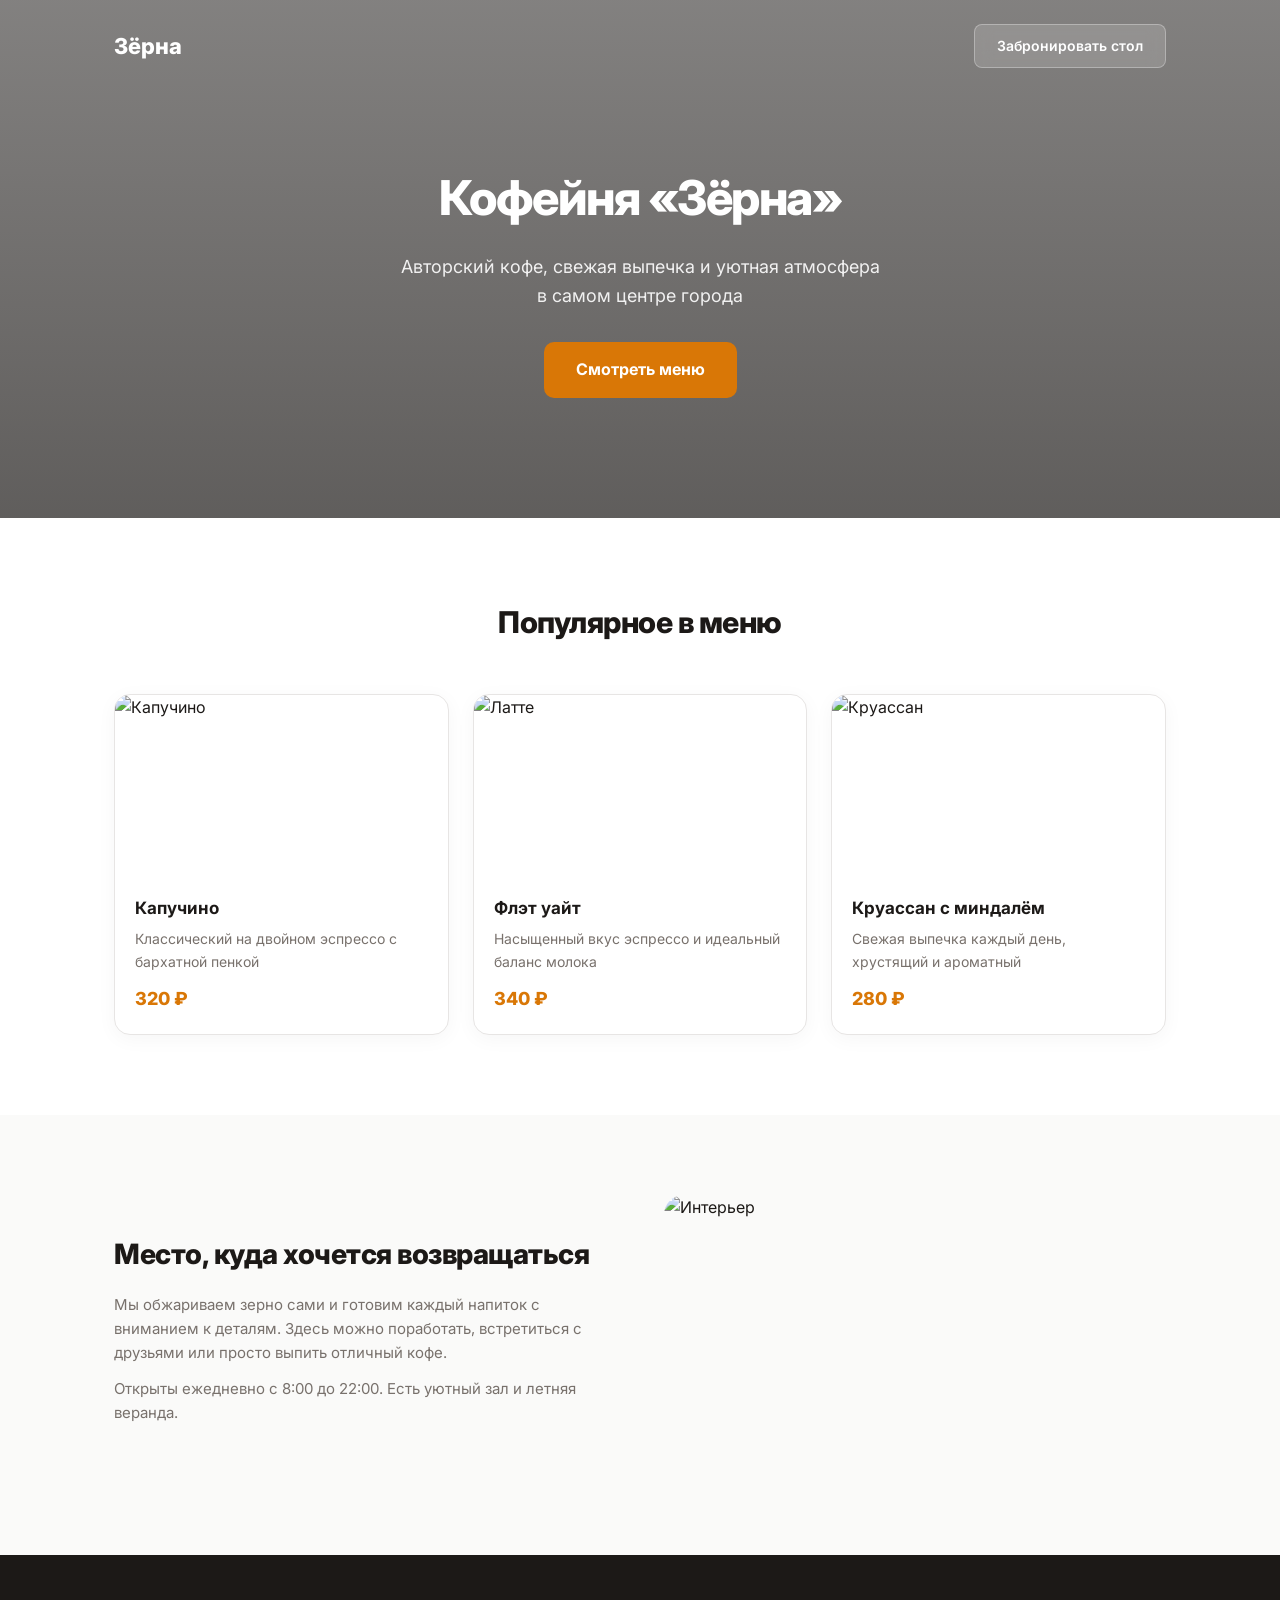
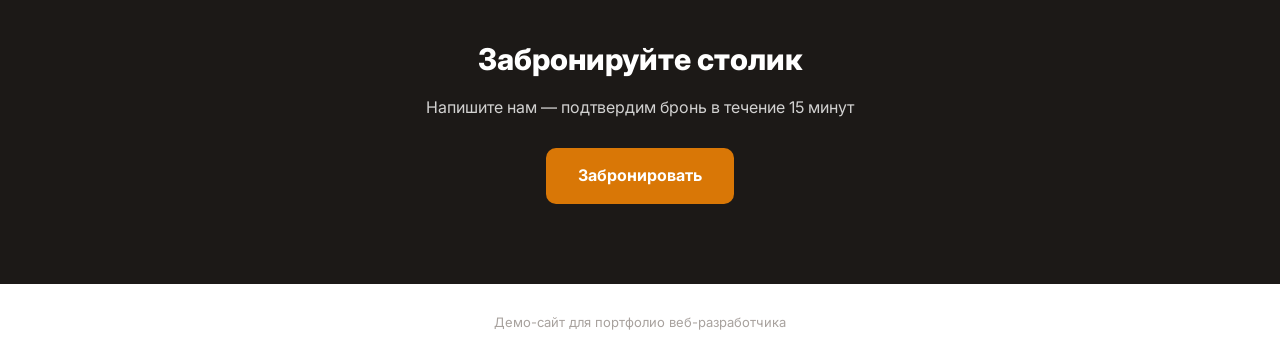
==== projects/cafe.html @ b7c658b7 "Add files via upload" ====
<!DOCTYPE html>
<html lang="ru">
<head>
  <meta charset="UTF-8">
  <meta name="viewport" content="width=device-width, initial-scale=1.0">
  <title>Кофейня «Зёрна» — Демо</title>
  <link href="https://fonts.googleapis.com/css2?family=Inter:wght@400;500;600;700;800&display=swap" rel="stylesheet">
  <style>
    * { box-sizing: border-box; margin: 0; padding: 0; }
    body { font-family: 'Inter', sans-serif; color: #1c1917; line-height: 1.6; }
    .container { max-width: 1100px; margin: 0 auto; padding: 0 24px; }
    a { text-decoration: none; color: inherit; }
    
    header {
      position: absolute; top: 0; left: 0; right: 0; z-index: 20;
      padding: 24px 0;
    }
    header .container { display: flex; justify-content: space-between; align-items: center; }
    .logo { font-weight: 800; font-size: 22px; color: #fff; }
    .btn-header {
      background: rgba(255,255,255,0.15); color: #fff; border: 1px solid rgba(255,255,255,0.3);
      padding: 10px 22px; border-radius: 8px; font-weight: 600; font-size: 14px; backdrop-filter: blur(8px);
    }
    
    .hero {
      background: linear-gradient(rgba(28,25,23,0.55), rgba(28,25,23,0.7)),
                  url('https://images.unsplash.com/photo-1517248135467-4c7edcad34c4?w=1400&q=80') center/cover;
      color: #fff;
      padding: 160px 0 120px;
      text-align: center;
    }
    .hero h1 { font-size: 48px; font-weight: 800; letter-spacing: -1.5px; margin-bottom: 16px; }
    .hero p { font-size: 18px; opacity: 0.9; max-width: 480px; margin: 0 auto 32px; }
    .btn {
      display: inline-flex; background: #d97706; color: #fff;
      padding: 15px 32px; border-radius: 10px; font-weight: 700; font-size: 16px;
      transition: 0.2s;
    }
    .btn:hover { background: #b45309; }
    
    .section { padding: 80px 0; }
    .section-title { text-align: center; font-size: 30px; font-weight: 800; letter-spacing: -0.5px; margin-bottom: 48px; }
    
    .menu-grid { display: grid; grid-template-columns: repeat(3, 1fr); gap: 24px; }
    .menu-card {
      background: #fff; border-radius: 16px; overflow: hidden;
      border: 1px solid #e7e5e4; box-shadow: 0 4px 20px rgba(0,0,0,0.04); transition: 0.25s;
    }
    .menu-card:hover { transform: translateY(-4px); box-shadow: 0 16px 40px rgba(0,0,0,0.1); }
    .menu-img { height: 180px; overflow: hidden; }
    .menu-img img { width: 100%; height: 100%; object-fit: cover; }
    .menu-body { padding: 20px; }
    .menu-body h3 { font-size: 17px; font-weight: 700; margin-bottom: 6px; }
    .menu-body p { font-size: 14px; color: #78716c; margin-bottom: 12px; }
    .menu-price { font-weight: 800; font-size: 18px; color: #d97706; }
    
    .about-section { background: #fafaf9; }
    .about-grid { display: grid; grid-template-columns: 1fr 1fr; gap: 48px; align-items: center; }
    .about-grid h2 { font-size: 28px; font-weight: 800; margin-bottom: 16px; letter-spacing: -0.5px; }
    .about-grid p { color: #78716c; margin-bottom: 12px; font-size: 15px; }
    
    .cta {
      background: #1c1917; color: #fff; padding: 80px 0; text-align: center;
    }
    .cta h2 { font-size: 30px; font-weight: 800; margin-bottom: 12px; }
    .cta p { opacity: 0.8; margin-bottom: 28px; }
    
    footer { padding: 28px 0; text-align: center; color: #a8a29e; font-size: 13px; }
    
    @media (max-width: 768px) {
      .menu-grid, .about-grid { grid-template-columns: 1fr; }
      .hero h1 { font-size: 32px; }
    }
  </style>
</head>
<body>
  <header>
    <div class="container">
      <div class="logo">Зёрна</div>
      <a href="#book" class="btn-header">Забронировать стол</a>
    </div>
  </header>

  <section class="hero">
    <div class="container">
      <h1>Кофейня «Зёрна»</h1>
      <p>Авторский кофе, свежая выпечка и уютная атмосфера в самом центре города</p>
      <a href="#menu" class="btn">Смотреть меню</a>
    </div>
  </section>

  <section class="section" id="menu">
    <div class="container">
      <h2 class="section-title">Популярное в меню</h2>
      <div class="menu-grid">
        <div class="menu-card">
          <div class="menu-img">
            <img src="https://images.unsplash.com/photo-1495474472287-4d71bcdd2085?w=500&q=80" alt="Капучино">
          </div>
          <div class="menu-body">
            <h3>Капучино</h3>
            <p>Классический на двойном эспрессо с бархатной пенкой</p>
            <div class="menu-price">320 ₽</div>
          </div>
        </div>
        <div class="menu-card">
          <div class="menu-img">
            <img src="https://images.unsplash.com/photo-1509042239860-f550ce710b93?w=500&q=80" alt="Латте">
          </div>
          <div class="menu-body">
            <h3>Флэт уайт</h3>
            <p>Насыщенный вкус эспрессо и идеальный баланс молока</p>
            <div class="menu-price">340 ₽</div>
          </div>
        </div>
        <div class="menu-card">
          <div class="menu-img">
            <img src="https://images.unsplash.com/photo-1555507036-ab1f4038808a?w=500&q=80" alt="Круассан">
          </div>
          <div class="menu-body">
            <h3>Круассан с миндалём</h3>
            <p>Свежая выпечка каждый день, хрустящий и ароматный</p>
            <div class="menu-price">280 ₽</div>
          </div>
        </div>
      </div>
    </div>
  </section>

  <section class="section about-section">
    <div class="container">
      <div class="about-grid">
        <div>
          <h2>Место, куда хочется возвращаться</h2>
          <p>Мы обжариваем зерно сами и готовим каждый напиток с вниманием к деталям. Здесь можно поработать, встретиться с друзьями или просто выпить отличный кофе.</p>
          <p>Открыты ежедневно с 8:00 до 22:00. Есть уютный зал и летняя веранда.</p>
        </div>
        <div style="height:280px; border-radius:20px; overflow:hidden;">
          <img src="https://images.unsplash.com/photo-1493857671505-72967e2e2760?w=700&q=80" alt="Интерьер" style="width:100%;height:100%;object-fit:cover;">
        </div>
      </div>
    </div>
  </section>

  <section class="cta" id="book">
    <div class="container">
      <h2>Забронируйте столик</h2>
      <p>Напишите нам — подтвердим бронь в течение 15 минут</p>
      <a href="#" class="btn" onclick="alert('Демо. Здесь будет форма бронирования.'); return false;">Забронировать</a>
    </div>
  </section>

  <footer>
    <div class="container">Демо-сайт для портфолио веб-разработчика</div>
  </footer>
</body>
</html>
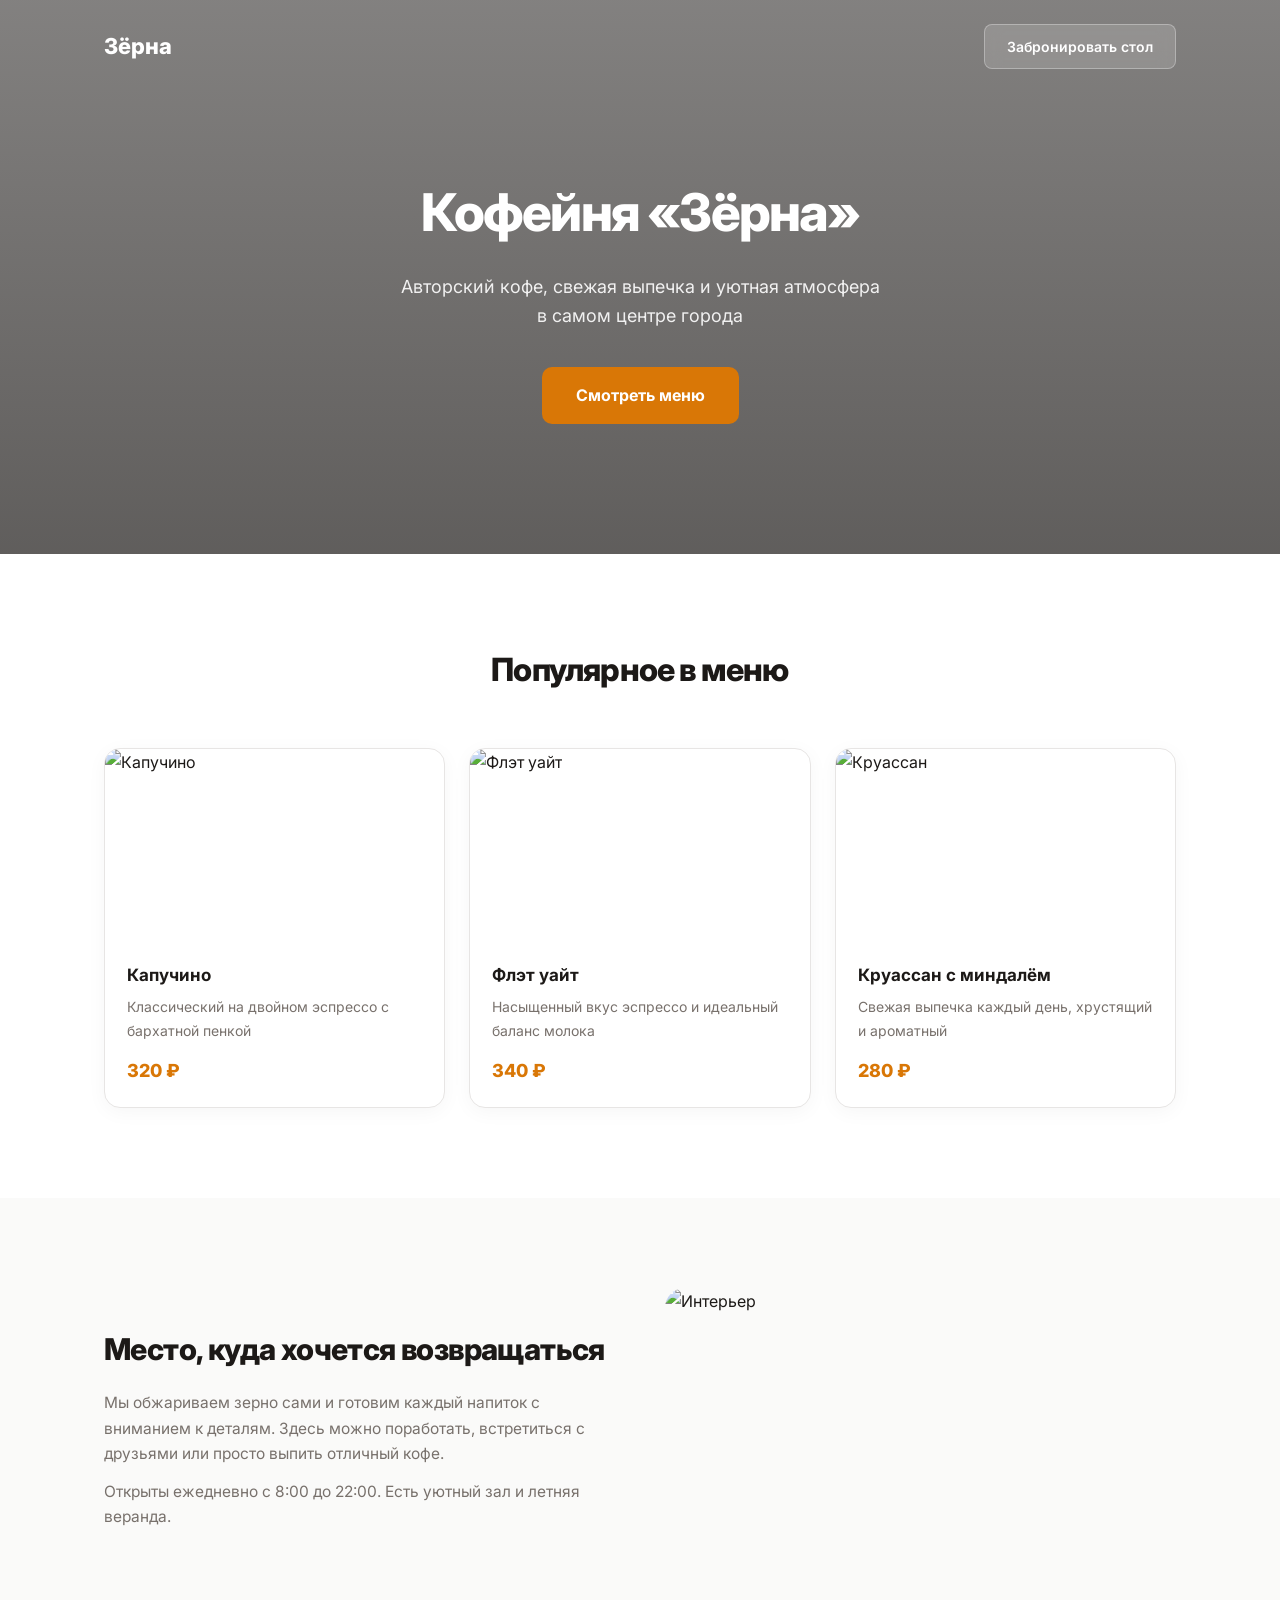
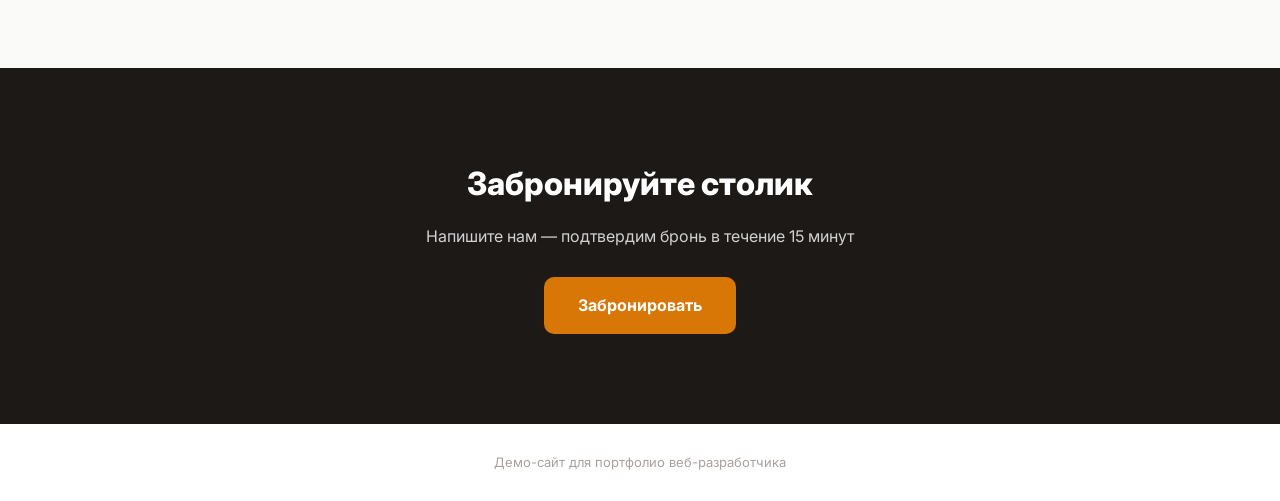
==== commit 7a5713b6: "Add files via upload" ====
--- a/projects/cafe.html
+++ b/projects/cafe.html
@@ -1,157 +1,42 @@
 <!DOCTYPE html>
 <html lang="ru">
 <head>
-  <meta charset="UTF-8">
-  <meta name="viewport" content="width=device-width, initial-scale=1.0">
-  <title>Кофейня «Зёрна» — Демо</title>
-  <link href="https://fonts.googleapis.com/css2?family=Inter:wght@400;500;600;700;800&display=swap" rel="stylesheet">
-  <style>
-    * { box-sizing: border-box; margin: 0; padding: 0; }
-    body { font-family: 'Inter', sans-serif; color: #1c1917; line-height: 1.6; }
-    .container { max-width: 1100px; margin: 0 auto; padding: 0 24px; }
-    a { text-decoration: none; color: inherit; }
-    
-    header {
-      position: absolute; top: 0; left: 0; right: 0; z-index: 20;
-      padding: 24px 0;
-    }
-    header .container { display: flex; justify-content: space-between; align-items: center; }
-    .logo { font-weight: 800; font-size: 22px; color: #fff; }
-    .btn-header {
-      background: rgba(255,255,255,0.15); color: #fff; border: 1px solid rgba(255,255,255,0.3);
-      padding: 10px 22px; border-radius: 8px; font-weight: 600; font-size: 14px; backdrop-filter: blur(8px);
-    }
-    
-    .hero {
-      background: linear-gradient(rgba(28,25,23,0.55), rgba(28,25,23,0.7)),
-                  url('https://images.unsplash.com/photo-1517248135467-4c7edcad34c4?w=1400&q=80') center/cover;
-      color: #fff;
-      padding: 160px 0 120px;
-      text-align: center;
-    }
-    .hero h1 { font-size: 48px; font-weight: 800; letter-spacing: -1.5px; margin-bottom: 16px; }
-    .hero p { font-size: 18px; opacity: 0.9; max-width: 480px; margin: 0 auto 32px; }
-    .btn {
-      display: inline-flex; background: #d97706; color: #fff;
-      padding: 15px 32px; border-radius: 10px; font-weight: 700; font-size: 16px;
-      transition: 0.2s;
-    }
-    .btn:hover { background: #b45309; }
-    
-    .section { padding: 80px 0; }
-    .section-title { text-align: center; font-size: 30px; font-weight: 800; letter-spacing: -0.5px; margin-bottom: 48px; }
-    
-    .menu-grid { display: grid; grid-template-columns: repeat(3, 1fr); gap: 24px; }
-    .menu-card {
-      background: #fff; border-radius: 16px; overflow: hidden;
-      border: 1px solid #e7e5e4; box-shadow: 0 4px 20px rgba(0,0,0,0.04); transition: 0.25s;
-    }
-    .menu-card:hover { transform: translateY(-4px); box-shadow: 0 16px 40px rgba(0,0,0,0.1); }
-    .menu-img { height: 180px; overflow: hidden; }
-    .menu-img img { width: 100%; height: 100%; object-fit: cover; }
-    .menu-body { padding: 20px; }
-    .menu-body h3 { font-size: 17px; font-weight: 700; margin-bottom: 6px; }
-    .menu-body p { font-size: 14px; color: #78716c; margin-bottom: 12px; }
-    .menu-price { font-weight: 800; font-size: 18px; color: #d97706; }
-    
-    .about-section { background: #fafaf9; }
-    .about-grid { display: grid; grid-template-columns: 1fr 1fr; gap: 48px; align-items: center; }
-    .about-grid h2 { font-size: 28px; font-weight: 800; margin-bottom: 16px; letter-spacing: -0.5px; }
-    .about-grid p { color: #78716c; margin-bottom: 12px; font-size: 15px; }
-    
-    .cta {
-      background: #1c1917; color: #fff; padding: 80px 0; text-align: center;
-    }
-    .cta h2 { font-size: 30px; font-weight: 800; margin-bottom: 12px; }
-    .cta p { opacity: 0.8; margin-bottom: 28px; }
-    
-    footer { padding: 28px 0; text-align: center; color: #a8a29e; font-size: 13px; }
-    
-    @media (max-width: 768px) {
-      .menu-grid, .about-grid { grid-template-columns: 1fr; }
-      .hero h1 { font-size: 32px; }
-    }
-  </style>
+<meta charset="UTF-8"><meta name="viewport" content="width=device-width, initial-scale=1.0">
+<title>Кофейня «Зёрна»</title>
+<link href="https://fonts.googleapis.com/css2?family=Inter:wght@400;500;600;700;800&display=swap" rel="stylesheet">
+<style>
+*{box-sizing:border-box;margin:0;padding:0}body{font-family:'Inter',system-ui,sans-serif;color:#1c1917;line-height:1.65}.container{max-width:1120px;margin:0 auto;padding:0 24px}a{text-decoration:none;color:inherit}
+header{position:absolute;top:0;left:0;right:0;z-index:20;padding:24px 0}header .container{display:flex;justify-content:space-between;align-items:center}
+.logo{font-weight:800;font-size:22px;color:#fff}.btn-header{background:rgba(255,255,255,.15);color:#fff;border:1px solid rgba(255,255,255,.3);padding:10px 22px;border-radius:8px;font-weight:600;font-size:14px;backdrop-filter:blur(8px)}
+.hero{background:linear-gradient(rgba(28,25,23,.55),rgba(28,25,23,.7)),url('https://images.unsplash.com/photo-1517248135467-4c7edcad34c4?w=1600&q=85') center/cover;color:#fff;padding:170px 0 130px;text-align:center}
+.hero h1{font-size:52px;font-weight:800;letter-spacing:-1.8px;margin-bottom:16px}.hero p{font-size:18px;opacity:.9;max-width:480px;margin:0 auto 36px}
+.btn{display:inline-flex;background:#d97706;color:#fff;padding:15px 34px;border-radius:10px;font-weight:700;font-size:16px;transition:.2s}.btn:hover{background:#b45309;transform:translateY(-2px)}
+.section{padding:90px 0}.section-title{text-align:center;font-size:32px;font-weight:800;letter-spacing:-.8px;margin-bottom:52px}
+.menu-grid{display:grid;grid-template-columns:repeat(3,1fr);gap:24px}
+.menu-card{background:#fff;border-radius:16px;overflow:hidden;border:1px solid #e7e5e4;box-shadow:0 4px 20px rgba(0,0,0,.04);transition:.25s}
+.menu-card:hover{transform:translateY(-5px);box-shadow:0 16px 40px rgba(0,0,0,.1)}
+.menu-img{height:190px;overflow:hidden}.menu-img img{width:100%;height:100%;object-fit:cover}
+.menu-body{padding:22px}.menu-body h3{font-size:17px;font-weight:700;margin-bottom:6px}.menu-body p{font-size:14px;color:#78716c;margin-bottom:14px}.menu-price{font-weight:800;font-size:18px;color:#d97706}
+.about-section{background:#fafaf9}.about-grid{display:grid;grid-template-columns:1fr 1fr;gap:50px;align-items:center}
+.about-grid h2{font-size:30px;font-weight:800;margin-bottom:16px;letter-spacing:-.6px}.about-grid p{color:#78716c;margin-bottom:12px;font-size:15.5px}
+.cta{background:#1c1917;color:#fff;padding:90px 0;text-align:center}.cta h2{font-size:32px;font-weight:800;margin-bottom:12px}.cta p{opacity:.8;margin-bottom:28px}
+footer{padding:28px 0;text-align:center;color:#a8a29e;font-size:13px}
+@media(max-width:768px){.menu-grid,.about-grid{grid-template-columns:1fr}.hero h1{font-size:34px}.hero{padding:140px 0 100px}}
+</style>
 </head>
 <body>
-  <header>
-    <div class="container">
-      <div class="logo">Зёрна</div>
-      <a href="#book" class="btn-header">Забронировать стол</a>
-    </div>
-  </header>
-
-  <section class="hero">
-    <div class="container">
-      <h1>Кофейня «Зёрна»</h1>
-      <p>Авторский кофе, свежая выпечка и уютная атмосфера в самом центре города</p>
-      <a href="#menu" class="btn">Смотреть меню</a>
-    </div>
-  </section>
-
-  <section class="section" id="menu">
-    <div class="container">
-      <h2 class="section-title">Популярное в меню</h2>
-      <div class="menu-grid">
-        <div class="menu-card">
-          <div class="menu-img">
-            <img src="https://images.unsplash.com/photo-1495474472287-4d71bcdd2085?w=500&q=80" alt="Капучино">
-          </div>
-          <div class="menu-body">
-            <h3>Капучино</h3>
-            <p>Классический на двойном эспрессо с бархатной пенкой</p>
-            <div class="menu-price">320 ₽</div>
-          </div>
-        </div>
-        <div class="menu-card">
-          <div class="menu-img">
-            <img src="https://images.unsplash.com/photo-1509042239860-f550ce710b93?w=500&q=80" alt="Латте">
-          </div>
-          <div class="menu-body">
-            <h3>Флэт уайт</h3>
-            <p>Насыщенный вкус эспрессо и идеальный баланс молока</p>
-            <div class="menu-price">340 ₽</div>
-          </div>
-        </div>
-        <div class="menu-card">
-          <div class="menu-img">
-            <img src="https://images.unsplash.com/photo-1555507036-ab1f4038808a?w=500&q=80" alt="Круассан">
-          </div>
-          <div class="menu-body">
-            <h3>Круассан с миндалём</h3>
-            <p>Свежая выпечка каждый день, хрустящий и ароматный</p>
-            <div class="menu-price">280 ₽</div>
-          </div>
-        </div>
-      </div>
-    </div>
-  </section>
-
-  <section class="section about-section">
-    <div class="container">
-      <div class="about-grid">
-        <div>
-          <h2>Место, куда хочется возвращаться</h2>
-          <p>Мы обжариваем зерно сами и готовим каждый напиток с вниманием к деталям. Здесь можно поработать, встретиться с друзьями или просто выпить отличный кофе.</p>
-          <p>Открыты ежедневно с 8:00 до 22:00. Есть уютный зал и летняя веранда.</p>
-        </div>
-        <div style="height:280px; border-radius:20px; overflow:hidden;">
-          <img src="https://images.unsplash.com/photo-1493857671505-72967e2e2760?w=700&q=80" alt="Интерьер" style="width:100%;height:100%;object-fit:cover;">
-        </div>
-      </div>
-    </div>
-  </section>
-
-  <section class="cta" id="book">
-    <div class="container">
-      <h2>Забронируйте столик</h2>
-      <p>Напишите нам — подтвердим бронь в течение 15 минут</p>
-      <a href="#" class="btn" onclick="alert('Демо. Здесь будет форма бронирования.'); return false;">Забронировать</a>
-    </div>
-  </section>
-
-  <footer>
-    <div class="container">Демо-сайт для портфолио веб-разработчика</div>
-  </footer>
+<header><div class="container"><div class="logo">Зёрна</div><a href="#book" class="btn-header">Забронировать стол</a></div></header>
+<section class="hero"><div class="container"><h1>Кофейня «Зёрна»</h1><p>Авторский кофе, свежая выпечка и уютная атмосфера в самом центре города</p><a href="#menu" class="btn">Смотреть меню</a></div></section>
+<section class="section" id="menu"><div class="container"><h2 class="section-title">Популярное в меню</h2><div class="menu-grid">
+<div class="menu-card"><div class="menu-img"><img src="https://images.unsplash.com/photo-1495474472287-4d71bcdd2085?w=500&q=85" alt="Капучино"></div><div class="menu-body"><h3>Капучино</h3><p>Классический на двойном эспрессо с бархатной пенкой</p><div class="menu-price">320 ₽</div></div></div>
+<div class="menu-card"><div class="menu-img"><img src="https://images.unsplash.com/photo-1509042239860-f550ce710b93?w=500&q=85" alt="Флэт уайт"></div><div class="menu-body"><h3>Флэт уайт</h3><p>Насыщенный вкус эспрессо и идеальный баланс молока</p><div class="menu-price">340 ₽</div></div></div>
+<div class="menu-card"><div class="menu-img"><img src="https://images.unsplash.com/photo-1555507036-ab1f4038808a?w=500&q=85" alt="Круассан"></div><div class="menu-body"><h3>Круассан с миндалём</h3><p>Свежая выпечка каждый день, хрустящий и ароматный</p><div class="menu-price">280 ₽</div></div></div>
+</div></div></section>
+<section class="section about-section"><div class="container"><div class="about-grid">
+<div><h2>Место, куда хочется возвращаться</h2><p>Мы обжариваем зерно сами и готовим каждый напиток с вниманием к деталям. Здесь можно поработать, встретиться с друзьями или просто выпить отличный кофе.</p><p>Открыты ежедневно с 8:00 до 22:00. Есть уютный зал и летняя веранда.</p></div>
+<div style="height:290px;border-radius:20px;overflow:hidden"><img src="https://images.unsplash.com/photo-1493857671505-72967e2e2760?w=800&q=85" alt="Интерьер" style="width:100%;height:100%;object-fit:cover"></div>
+</div></div></section>
+<section class="cta" id="book"><div class="container"><h2>Забронируйте столик</h2><p>Напишите нам — подтвердим бронь в течение 15 минут</p><a href="#" class="btn" onclick="alert('Демо. Здесь будет форма бронирования.');return false;">Забронировать</a></div></section>
+<footer><div class="container">Демо-сайт для портфолио веб-разработчика</div></footer>
 </body>
 </html>
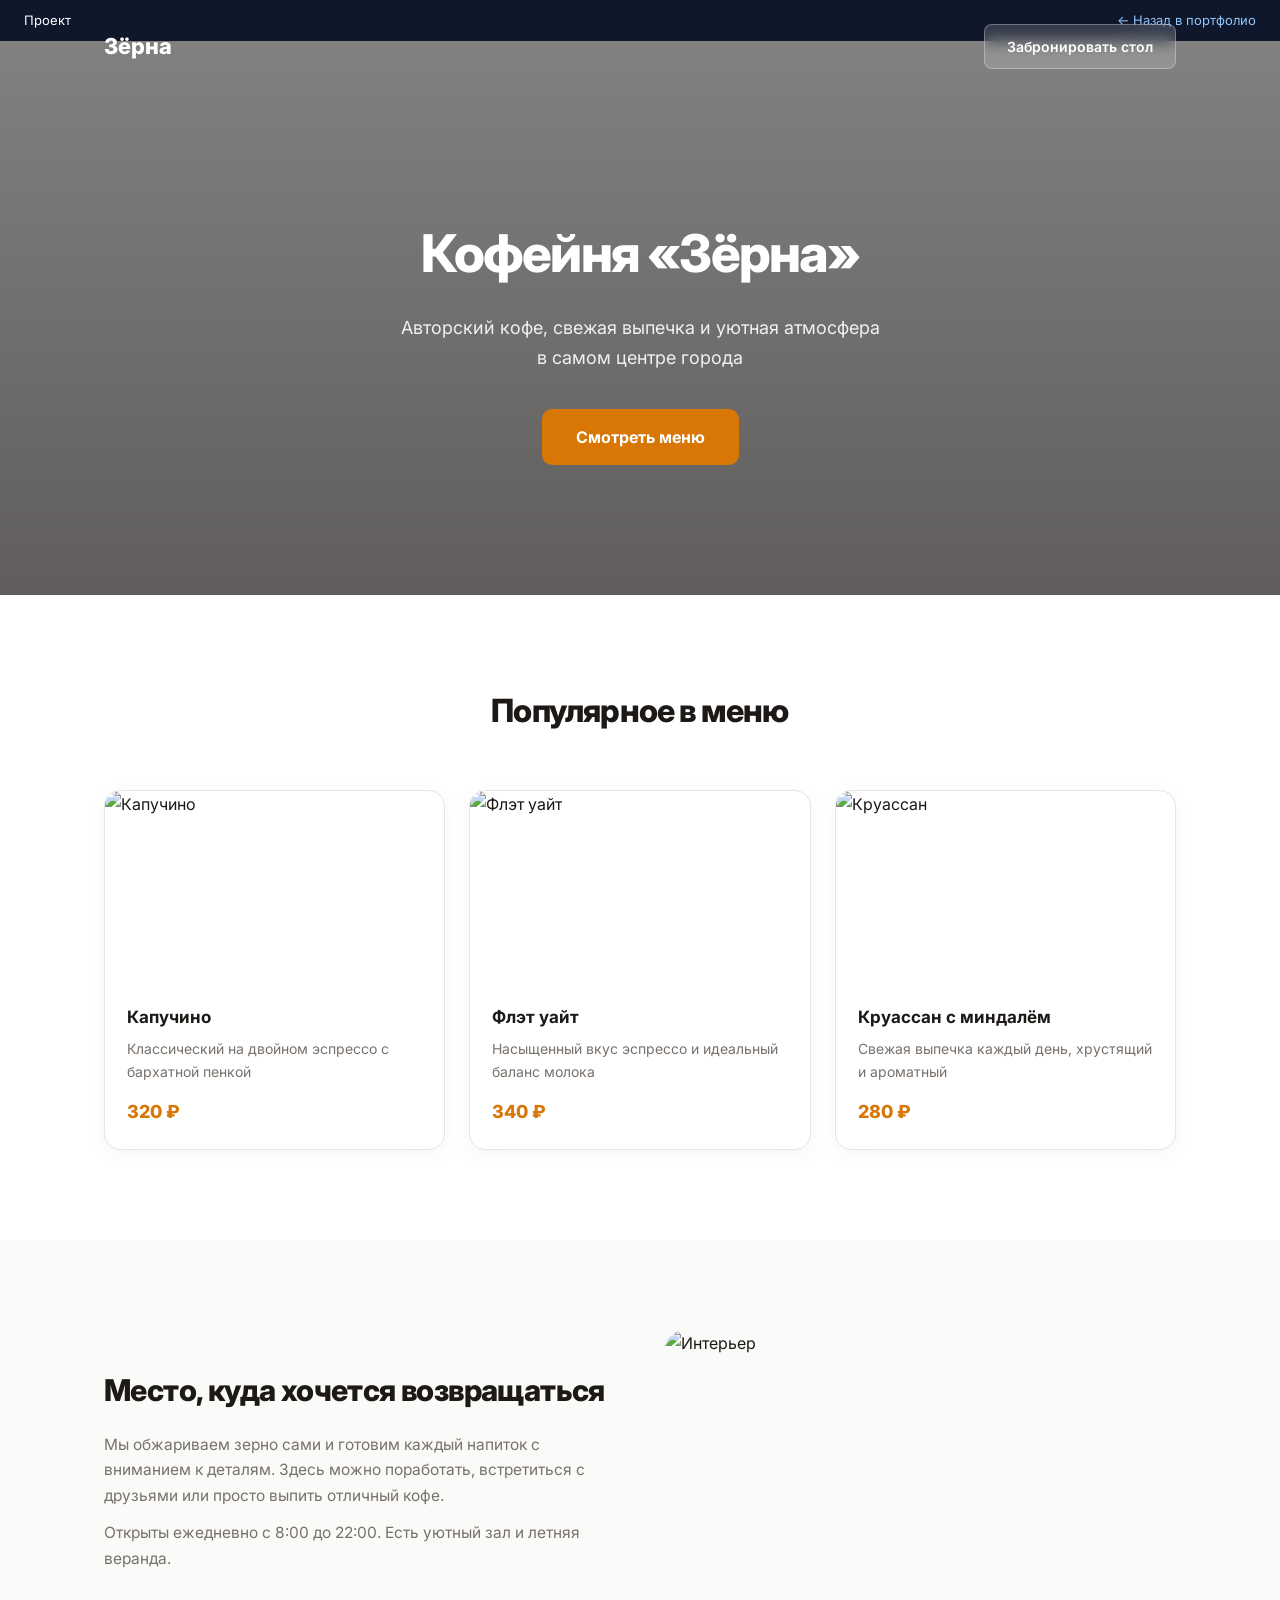
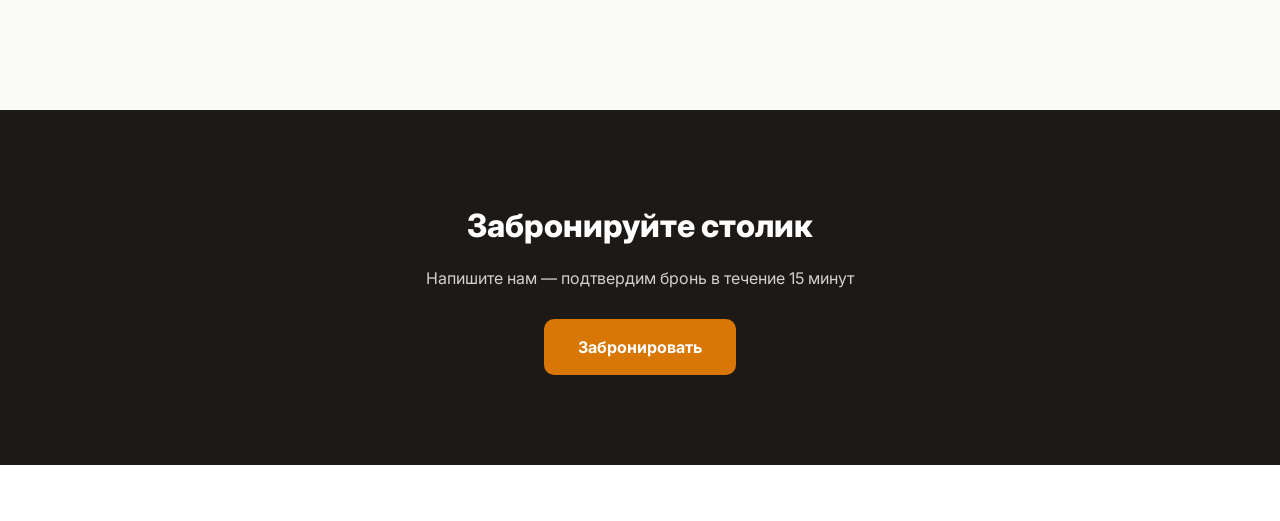
==== commit ac503a39: "Add files via upload" ====
--- a/projects/cafe.html
+++ b/projects/cafe.html
@@ -25,6 +25,7 @@
 </style>
 </head>
 <body>
+  <div style="background:#0f172a;color:#fff;font-size:13px;padding:10px 24px;display:flex;justify-content:space-between;align-items:center"><span>Проект</span><a href="../index.html" style="color:#93c5fd;text-decoration:none">← Назад в портфолио</a></div>
 <header><div class="container"><div class="logo">Зёрна</div><a href="#book" class="btn-header">Забронировать стол</a></div></header>
 <section class="hero"><div class="container"><h1>Кофейня «Зёрна»</h1><p>Авторский кофе, свежая выпечка и уютная атмосфера в самом центре города</p><a href="#menu" class="btn">Смотреть меню</a></div></section>
 <section class="section" id="menu"><div class="container"><h2 class="section-title">Популярное в меню</h2><div class="menu-grid">
@@ -37,6 +38,6 @@
 <div style="height:290px;border-radius:20px;overflow:hidden"><img src="https://images.unsplash.com/photo-1493857671505-72967e2e2760?w=800&q=85" alt="Интерьер" style="width:100%;height:100%;object-fit:cover"></div>
 </div></div></section>
 <section class="cta" id="book"><div class="container"><h2>Забронируйте столик</h2><p>Напишите нам — подтвердим бронь в течение 15 минут</p><a href="#" class="btn" onclick="alert('Демо. Здесь будет форма бронирования.');return false;">Забронировать</a></div></section>
-<footer><div class="container">Демо-сайт для портфолио веб-разработчика</div></footer>
+<footer><div class="container"></div></footer>
 </body>
 </html>
